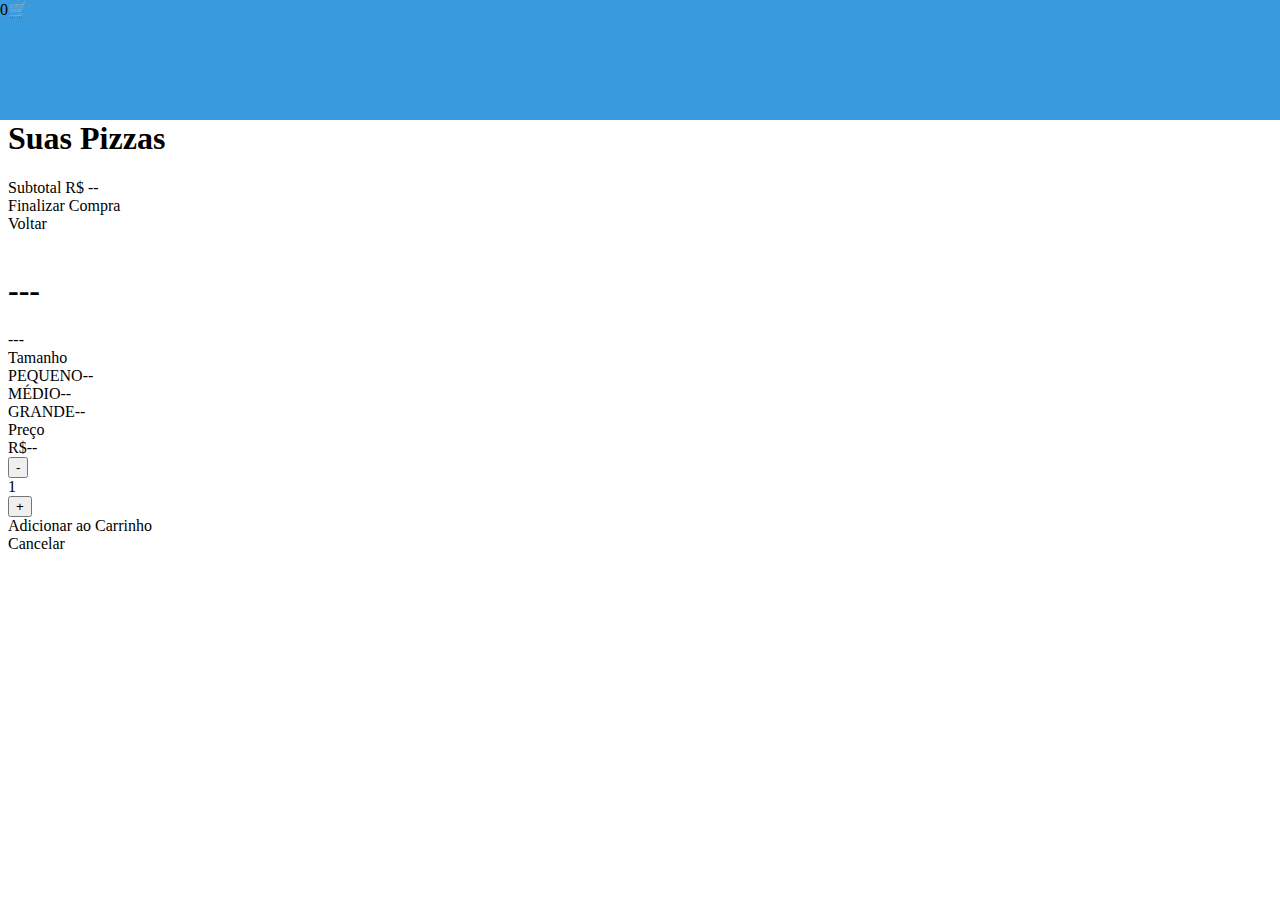
==== index.html @ e84bf58e "Firt commit - development" ====
<!DOCTYPE html>
<html>
<head>
    <meta charset="utf-8">
    <title>Eug's Pizza</title>
    <link rel="stylesheet" href="app/assets/css/pizza.css">
    <meta name="viewport" content="width=device-width",initial-scale=1.0">
    <body>
        <div class="models">
            <div class="pizza-item">
                <a href="">
                    <div class="pizza-item--img"><img src="app/assets/media/images/pizza.png"></div>
                    <div class="pizza-item--add">+</div>
                </a>
                <div class="pizza-item--price">R$</div>
                <div class="pizza-item--name">Pizza de Calabreza--</div>
                <div class="piazz-item--desc">(10%)</div>          
            </div>

           <div class="cart-item">
               <img src="">
               <div class="cart--item-nome">---</div>
               <div class="cat--item--qtarea">
                   <button class="cart--item-qtmenos">-</button>
                   <div class="cat--item--qt">1</div>
                   <button class="cat-item--qtmais">+</button>
               </div>
           </div>
        </div>
        <header>
            <div classs="menu-oppener"><span>0</span>🛒</div>        
        </header>
        <main>
            <h1>Pizzas</h1>
            <div class="pizza-area"></div>
        </main>
        <aside>
            <div class="cart--area">
                <div class="menu-closer">❌</div>
                <h1>Suas Pizzas</h1>
                <div class="cart"></div>
                <div class="cart--details"></div>
                <div class="cart-details">
                    <div class="cart--totalitem subtotal">
                        <span>Subtotal</span>
                        <span>R$ --</span>
                    </div>
                    <div class="cart--finalizar">Finalizar Compra</div>
                </div>
            </div>
        </aside>
        <div class="pizzaWindowArea">
            <div class="pizzaWindowBody">
                <div class="pizzaInfo--cancelMobileButton">
                    Voltar
                </div>
                <div class="pizzaBig">
                    <img src="">
                </div>
                <div class="pizzaInfo">
                    <h1>---</h1>
                    <div class="pizzaInfo--desc">---</div>
                    <div class="pizzaInfo--sizearea">
                        <div class="pizzaInfo--sector">Tamanho</div>
                        <div class="pizzaInfo--sizes">
                            <div data-key=0 class="pizzaInfo--size">PEQUENO<span>--</span></div>
                        </div>
                        <div class="pizzaInfo--sizes">
                            <div data-key=1 class="pizzaInfo--size">MÉDIO<span>--</span></div>
                        </div>
                        <div class="pizzaInfo--sizes">
                            <div data-key=2 class="pizzaInfo--size selectted">GRANDE<span>--</span></div>
                        </div>
                    </div>
                    <div class="pizzaInfo--pricearea">
                        <div class="piazzInfo--sector">
                            Preço
                        </div>
                        <div class="piazzInfo--price">
                            <div class="pizzaInfo--actualPrice">R$--</div>
                            <div class="pizzaInfo--qtarea">
                                <button class="pizzaInfo--qtmenos">-</button>
                                <div class="pizzaInfo--qt">1</div>
                                <button class="pizzaInfo--qtmais">+</button>
                            </div>
                        </div>
                    </div>
                    <div class="pizzaInfo--addButton">Adicionar ao Carrinho</div>
                    <div class="pizzaInfo--cancelButton">Cancelar</div>
                </div>
            </div>
        </div>
        <script src="app/assets/js/bdpizzas.js"></script>
        <script src="app/assets/js/pizzas.js"></script>
    </body>    
</head>
</html>
---- app/assets/css/pizza.css ----
* {
    box-sizing: border-box;

}

.models {
    display:none; 
}

header {
    position:fixed;
    background-color: #399ade;
    left: 0;
    top: 0;
    right: 0;
    height: 120px;

}
.pizza-items {
    text-align: center;
    max-width: 250px;
    margin: 0 auto 50px auto;
    background-color: red;
}

.pizza-items a {
    display:flex;
    flex-direction: column;
    align-items: center;
    text-decoration: none;
}

.pizza-item-img {
    width:200px;
    height: 200px;
    background-color: #EEE;
    border-radius: 100px;
}

.pizza-item-img img {
    width: 100%;
    height: auto;
}

.pizza-item-add {
    width: 50px;
    height: 50px;
}
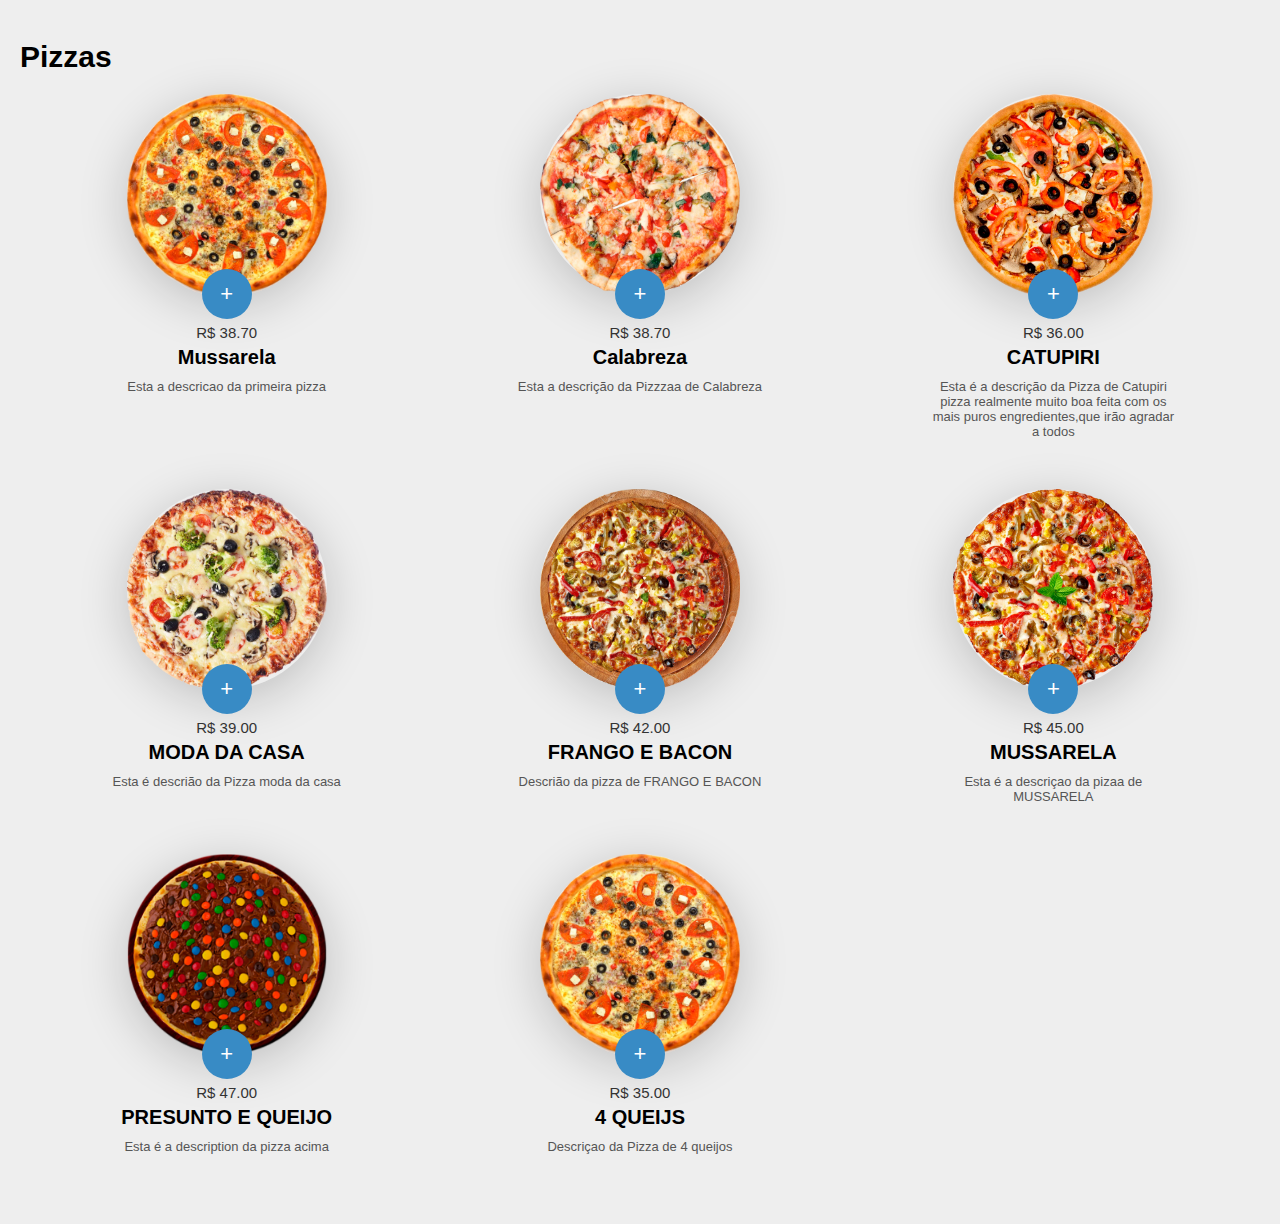
==== commit 352b920e: "keeping development" ====
--- a/index.html
+++ b/index.html
@@ -6,15 +6,20 @@
     <link rel="stylesheet" href="app/assets/css/pizza.css">
     <meta name="viewport" content="width=device-width",initial-scale=1.0">
     <body>
+
+        <header>
+            <div class="menu-oppener"><span>0</span>🛒</div>        
+        </header>
+        <!-- app/assets/media/images/pizza.png         -->
         <div class="models">
             <div class="pizza-item">
                 <a href="">
-                    <div class="pizza-item--img"><img src="app/assets/media/images/pizza.png"></div>
+                    <div class="pizza-item--img"><img src=""></div>
                     <div class="pizza-item--add">+</div>
                 </a>
                 <div class="pizza-item--price">R$</div>
-                <div class="pizza-item--name">Pizza de Calabreza--</div>
-                <div class="piazz-item--desc">(10%)</div>          
+                <div class="pizza-item--name"></div>
+                <div class="pizza-item--desc">(10%)</div>          
             </div>
 
            <div class="cart-item">
@@ -23,13 +28,11 @@
                <div class="cat--item--qtarea">
                    <button class="cart--item-qtmenos">-</button>
                    <div class="cat--item--qt">1</div>
-                   <button class="cat-item--qtmais">+</button>
+                   <button class="cart-item--qtmais">+</button>
                </div>
            </div>
         </div>
-        <header>
-            <div classs="menu-oppener"><span>0</span>🛒</div>        
-        </header>
+       
         <main>
             <h1>Pizzas</h1>
             <div class="pizza-area"></div>
@@ -69,7 +72,7 @@
                             <div data-key=1 class="pizzaInfo--size">MÉDIO<span>--</span></div>
                         </div>
                         <div class="pizzaInfo--sizes">
-                            <div data-key=2 class="pizzaInfo--size selectted">GRANDE<span>--</span></div>
+                            <div data-key=2 class="pizzaInfo--size selected">GRANDE<span>--</span></div>
                         </div>
                     </div>
                     <div class="pizzaInfo--pricearea">
--- a/app/assets/css/pizza.css
+++ b/app/assets/css/pizza.css
@@ -1,49 +1,423 @@
 * {
     box-sizing: border-box;
-
-}
-
+}
+body {
+    background-color:#EEE;
+    font-family:'Lato',Helvetica,Arial;
+    font-size:15px;
+    display:flex;
+    margin:0;
+    min-height:100vh;
+}
 .models {
-    display:none; 
+    display:none;
 }
 
 header {
+    position: fixed;
+    left:0;
+    top:0;
+    right:0;
+    height:60px;
+    background-color:#399ade;
+    display:none;
+    justify-content: flex-end;
+    align-items: center;
+}
+.menu-openner {
+    margin-right: 15px;
+    font-size: 26px;
+    background-color: #a9dcff;
+    padding: 5px 20px;
+    border-radius: 5px;
+}
+.menu-openner span {
+    margin-right:10px;
+}
+.menu-closer {
+    width:32px;
+    height:32px;
+    display:none;
+    font-size: 30px;
+}
+
+aside {
+    background-color:#9ccbe6;
+    width:0vw;
+    font-family:'Hepta Slab', Helvetica, Arial;
+    transition:all ease .2s;
+    overflow-x:hidden;
+}
+aside.show {
+    width:30vw;
+}
+.cart--area {
+    padding:20px;
+}
+main {
+    flex:1;
+    padding:20px;
+}
+h1 {
+    font-family:'Hepta Slab', Helvetica, Arial;
+}
+.pizza-area {
+    display:grid;
+    grid-template-columns: repeat(3, 1fr);
+}
+.pizza-item {
+    text-align: center;
+    max-width:250px;
+    font-family:'Hepta Slab', Helvetica, Arial;
+    margin:0 auto 50px auto;
+}
+.pizza-item a {
+    display:flex;
+    flex-direction: column;
+    align-items:center;
+    text-decoration: none;
+}
+.pizza-item--img {
+    width:200px;
+    height:200px;
+    background-color:#EEE;
+    border-radius:100px;
+    box-shadow:0px 10px 50px rgba(0, 0, 0, 0.2);
+}
+.pizza-item--img img {
+    width:100%;
+    height:auto;
+}
+.pizza-item--add {
+    width:50px;
+    height:50px;
+    line-height:50px;
+    border-radius:25px;
+    background-color:#388bc5;
+    text-align:center;
+    color:#FFF;
+    font-size:22px;
+    cursor:pointer;
+    margin-top:-25px;
+    transition:all ease .2s;
+}
+.pizza-item a:hover .pizza-item--add {
+    background-color:#244c88;
+}
+.pizza-item--price {
+    font-size:15px;
+    color:#333;
+    margin-top:5px;
+}
+.pizza-item--name {
+    font-size:20px;
+    font-weight: bold;
+    color:#000;
+    margin-top:5px;
+}
+.pizza-item--desc {
+    font-size:13px;
+    color:#555;
+    margin-top:10px;
+}
+
+.pizzaWindowArea {
     position:fixed;
-    background-color: #399ade;
-    left: 0;
-    top: 0;
-    right: 0;
-    height: 120px;
-
-}
-.pizza-items {
-    text-align: center;
-    max-width: 250px;
-    margin: 0 auto 50px auto;
-    background-color: red;
-}
-
-.pizza-items a {
-    display:flex;
-    flex-direction: column;
+    left:0;
+    top:0;
+    bottom:0;
+    right:0;
+    background-color:rgba(255, 255, 255, 0.5);
+    display:none;
+    transition: all ease .5s;
+    justify-content: center;
     align-items: center;
-    text-decoration: none;
-}
-
-.pizza-item-img {
-    width:200px;
-    height: 200px;
-    background-color: #EEE;
-    border-radius: 100px;
-}
-
-.pizza-item-img img {
-    width: 100%;
-    height: auto;
-}
-
-.pizza-item-add {
-    width: 50px;
-    height: 50px;
-}
-    +    overflow-y:auto;
+}
+.pizzaWindowBody {
+    width:900px;
+    background-color:#FFF;
+    border-radius:10px;
+    box-shadow:0px 0px 15px #999;
+    display:flex;
+    margin:20px 0px;
+}
+.pizzaBig {
+    flex:1;
+    display:flex;
+    justify-content: center;
+    align-items: center;
+}
+.pizzaBig--back {
+    position:absolute;
+    width:30px;
+    height:30px;
+    background-color:#000;
+}
+.pizzaBig img {
+    height:400px;
+    width:auto;
+}
+.pizzaInfo {
+    flex:1;
+    font-family:'Hepta Slab', Helvetica, Arial;
+    padding-bottom:50px;
+}
+.pizzaInfo h1 {
+    margin-top:50px;
+}
+.pizzaInfo .pizzaInfo--desc {
+    font-size:15px;
+    color:#999;
+    margin-top:10px;
+    font-family:'Lato',Helvetica,Arial;
+}
+.pizzaInfo--sector {
+    color:#CCC;
+    text-transform: uppercase;
+    font-size:14px;
+    margin-top:30px;
+    margin-bottom:10px;
+}
+.pizzaInfo--sizes {
+    display:inline-flex;
+    border-radius:10px;
+    overflow:hidden;
+}
+.pizzaInfo--size {
+    padding:10px 15px;
+    color:#000;
+    background-color:#EEE;
+    font-size:13px;
+    font-weight: bold;
+    cursor:pointer;
+}
+.pizzaInfo--size:hover {
+    background-color:#CCC;
+}
+.pizzaInfo--size.selected {
+    background-color:#399ade;
+    color:#FFF;
+}
+.pizzaInfo--size.selected span {
+    color:#D6D6D6;
+}
+.pizzaInfo--size span {
+    font-size:12px;
+    color:#999;
+    font-weight: normal;
+}
+.pizzaInfo--price {
+    display:flex;
+    align-items:center;
+}
+.pizzaInfo--actualPrice {
+    font-size:28px;
+    margin-right:30px;
+}
+.pizzaInfo--qtarea {
+    display:inline-flex;
+    background-color:#EEE;
+    border-radius:10px;
+    height:30px;
+}
+.pizzaInfo--qtarea button {
+    border:0;
+    background-color:transparent;
+    font-size:17px;
+    outline:0;
+    cursor:pointer;
+    padding:0px 10px;
+    color:#333;
+}
+.pizzaInfo--qt {
+    line-height: 30px;
+    font-size: 12px;
+    font-weight: bold;
+    padding: 0px 5px;
+    color:#000;
+}
+.pizzaInfo--addButton {
+    margin-top:30px;
+    padding:20px 30px;
+    border-radius:20px;
+    background-color:#48d05f;
+    color:#FFF;
+    display:inline-block;
+    cursor:pointer;
+    margin-right:30px;
+}
+.pizzaInfo--addButton:hover {
+    background-color:#32a345;
+}
+.pizzaInfo--cancelButton {
+    display:inline-block;
+    cursor:pointer;
+}
+.pizzaInfo--cancelMobileButton {
+    display:none;
+    height:40px;
+    text-align:center;
+    line-height: 40px;
+    margin-bottom:30px;
+}
+.cart {
+    margin-bottom:20px;
+}
+.cart--item {
+    display:flex;
+    align-items:center;
+    margin:10px 0;
+}
+.cart--item img {
+    width:40px;
+    height:40px;
+    margin-right:20px;
+}
+.cart--item-nome {
+    flex:1;
+}
+.cart--item--qtarea {
+    display:inline-flex;
+    background-color:#EEE;
+    border-radius:10px;
+    height:30px;
+}
+.cart--item--qtarea button {
+    border:0;
+    background-color:transparent;
+    font-size:17px;
+    outline:0;
+    cursor:pointer;
+    padding:0px 10px;
+    color:#333;
+}
+.cart--item--qt {
+    line-height: 30px;
+    font-size: 12px;
+    font-weight: bold;
+    padding: 0px 5px;
+    color:#000;
+}
+.cart--totalitem {
+    padding:15px 0;
+    border-top:1px solid #79b9dd;
+    color:#315970;
+    display:flex;
+    justify-content: space-between;
+    font-size:15px;
+}
+.cart--totalitem span:first-child {
+    font-weight: bold;
+}
+.cart--totalitem.big {
+    font-size:20px;
+    color:#000;
+    font-weight: bold;
+}
+.cart--finalizar {
+    padding:20px 30px;
+    border-radius:20px;
+    background-color:#48d05f;
+    color:#FFF;
+    cursor:pointer;
+    text-align:center;
+    margin-top:20px;
+    border:2px solid #63f77c;
+    transition: all ease .2s;
+}
+.cart--finalizar:hover {
+    background-color:#35af4a;
+}
+
+@media (max-width:1000px) {
+    .pizza-area {
+        grid-template-columns: repeat(2, 1fr);
+    }
+}
+
+@media (max-width:840px) {
+    body {
+        flex-direction: column;
+    }
+    .pizza-area {
+        display:block;
+    }
+    .pizza-item {
+        max-width:100%;
+    }
+    header {
+        display:flex;
+    }
+    main {
+        padding-top:60px;
+    }
+
+    aside {
+        width:auto;
+        position:fixed;
+        left:100vw;
+        right:0;
+        top:0;
+        bottom:0;
+        transition: all ease .2s;
+    }
+    aside.show {
+        width:auto;
+    }
+    .cart--area {
+        width:100vw;
+    }
+
+    .menu-closer {
+        display:block;
+    }
+
+    .pizzaWindowArea {
+        justify-content:flex-start;
+        align-items: flex-start;
+    }
+
+    .pizzaWindowBody {
+        width:100vw;
+        display:block;
+        padding:20px;
+        border-radius:0;
+        box-shadow:none;
+        margin:0;
+    }
+
+    .pizzaBig img {
+        width: 75%;
+        height: auto;
+    }
+
+    .pizzaInfo h1 {
+        margin-top:20px;
+    }
+
+    .pizzaInfo--qtarea {
+        height:60px;
+    }
+    .pizzaInfo--qtarea button {
+        font-size:25px;
+        padding:0px 25px;
+    }
+    .pizzaInfo--qt {
+        line-height: 60px;
+        font-size:20px;
+    }
+    .pizzaInfo--addButton {
+        font-size:20px;
+        display:block;
+        text-align:center;
+        margin:30px auto;
+    }
+
+    .pizzaInfo--cancelButton {
+        display:none;
+    }
+    .pizzaInfo--cancelMobileButton {
+        display:block;
+    }
+}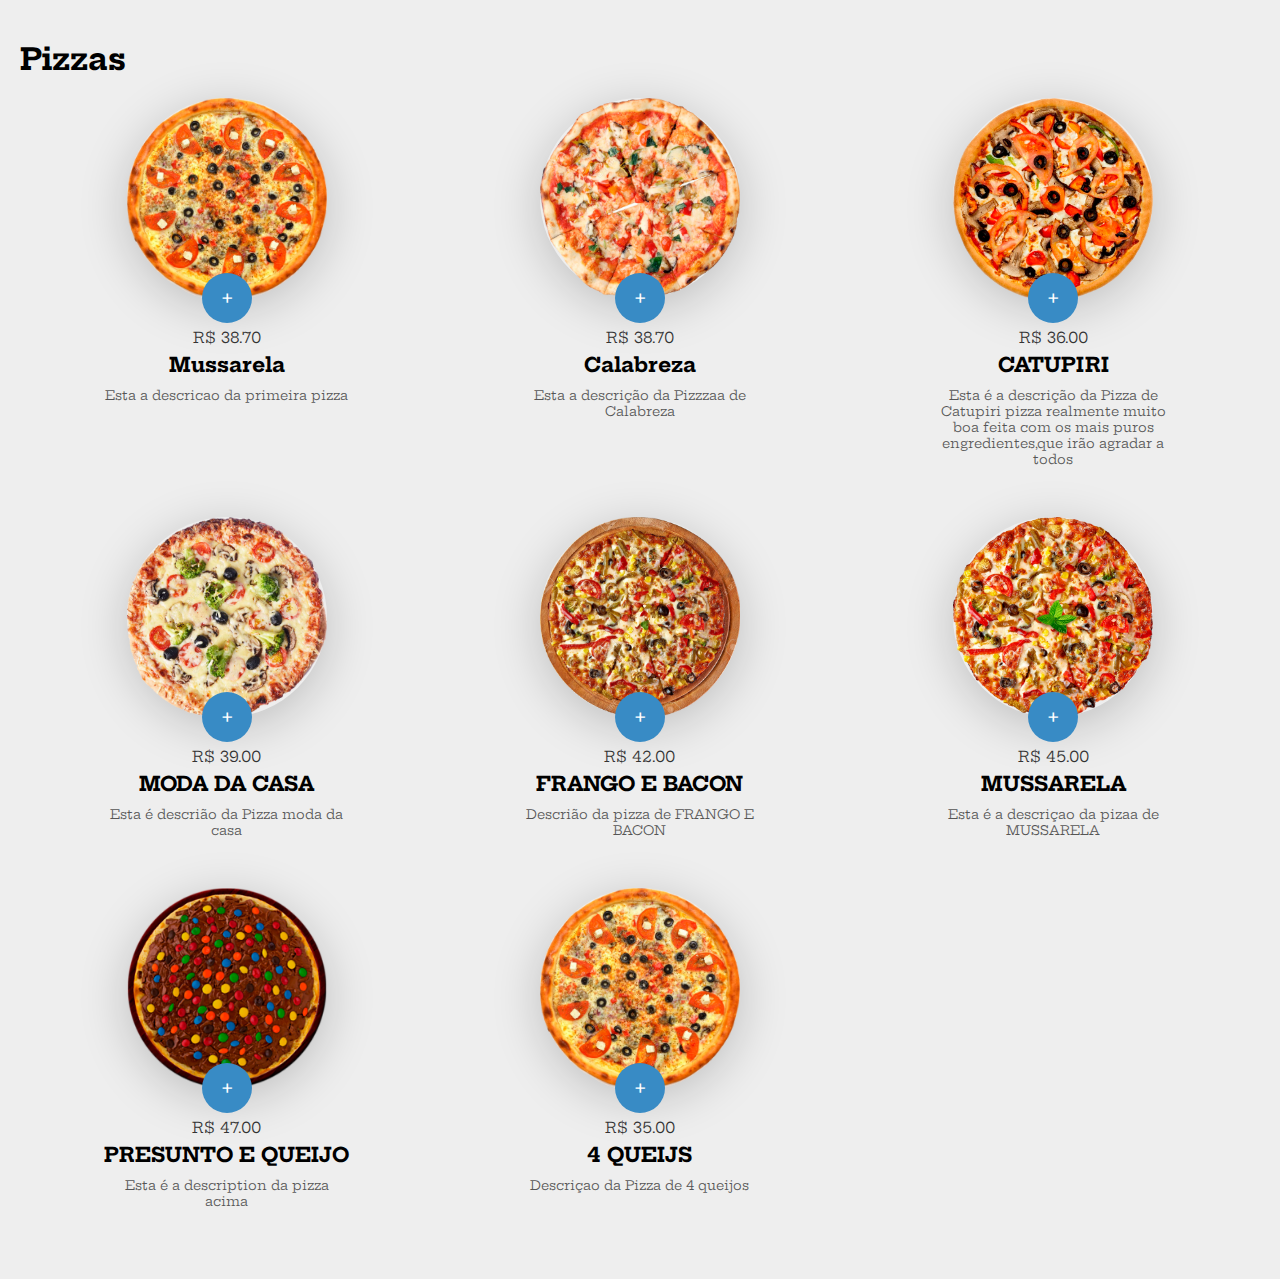
==== commit bba87223: "Development" ====
--- a/index.html
+++ b/index.html
@@ -1,100 +1,97 @@
 <!DOCTYPE html>
 <html>
 <head>
-    <meta charset="utf-8">
     <title>Eug's Pizza</title>
+    <meta charset="utf-8" />    
     <link rel="stylesheet" href="app/assets/css/pizza.css">
-    <meta name="viewport" content="width=device-width",initial-scale=1.0">
-    <body>
-
-        <header>
-            <div class="menu-oppener"><span>0</span>🛒</div>        
-        </header>
-        <!-- app/assets/media/images/pizza.png         -->
-        <div class="models">
-            <div class="pizza-item">
-                <a href="">
-                    <div class="pizza-item--img"><img src=""></div>
-                    <div class="pizza-item--add">+</div>
-                </a>
-                <div class="pizza-item--price">R$</div>
-                <div class="pizza-item--name"></div>
-                <div class="pizza-item--desc">(10%)</div>          
+    <meta name="viewport" content="width=device-width, initial-scale=1.0">
+    <link href="https://fonts.googleapis.com/css?family=Hepta+Slab:400,700|Lato:400,700&display=swap" rel="stylesheet">
+</head>
+<body>
+    <div class="models">
+        <div class="pizza-item">
+            <a href="">
+                <div class="pizza-item--img"><img src="" /></div>
+                <div class="pizza-item--add">+</div>
+            </a>
+            <div class="pizza-item--price">R$ --</div>
+            <div class="pizza-item--name">--</div>
+            <div class="pizza-item--desc">--</div>
+        </div>
+        <div class="cart--item">
+            <img src="" />
+            <div class="cart--item-nome">--</div>
+            <div class="cart--item--qtarea">
+                <button class="cart--item-qtmenos">-</button>
+                <div class="cart--item--qt">1</div>
+                <button class="cart--item-qtmais">+</button>
             </div>
-
-           <div class="cart-item">
-               <img src="">
-               <div class="cart--item-nome">---</div>
-               <div class="cat--item--qtarea">
-                   <button class="cart--item-qtmenos">-</button>
-                   <div class="cat--item--qt">1</div>
-                   <button class="cart-item--qtmais">+</button>
-               </div>
-           </div>
         </div>
-       
-        <main>
-            <h1>Pizzas</h1>
-            <div class="pizza-area"></div>
-        </main>
-        <aside>
-            <div class="cart--area">
-                <div class="menu-closer">❌</div>
-                <h1>Suas Pizzas</h1>
-                <div class="cart"></div>
-                <div class="cart--details"></div>
-                <div class="cart-details">
-                    <div class="cart--totalitem subtotal">
-                        <span>Subtotal</span>
-                        <span>R$ --</span>
+    </div>
+    <header>
+        <div class="menu-openner"><span>0</span>🛒</div>
+    </header>
+    <main>
+        <h1>Pizzas</h1>
+        <div class="pizza-area"></div>
+    </main>
+    <aside>
+        <div class="cart--area">
+            <div class="menu-closer">❌</div>
+            <h1>Suas Pizzas</h1>
+            <div class="cart"></div>
+            <div class="cart--details">
+                <div class="cart--totalitem subtotal">
+                    <span>Subtotal</span>
+                    <span>R$ --</span>
+                </div>
+                <div class="cart--totalitem desconto">
+                    <span>Desconto (-10%)</span>
+                    <span>R$ --</span>
+                </div>
+                <div class="cart--totalitem total big">
+                    <span>Total</span>
+                    <span>R$ --</span>
+                </div>
+                <div class="cart--finalizar">Finalizar a compra</div>
+            </div>
+        </div>
+    </aside>
+    <div class="pizzaWindowArea">
+        <div class="pizzaWindowBody">
+            <div class="pizzaInfo--cancelMobileButton">Voltar</div>
+            <div class="pizzaBig">
+                <img src="" />
+            </div>
+            <div class="pizzaInfo">
+                <h1>--</h1>
+                <div class="pizzaInfo--desc">--</div>
+                <div class="pizzaInfo--sizearea">
+                    <div class="pizzaInfo--sector">Tamanho</div>
+                    <div class="pizzaInfo--sizes">
+                        <div data-key="0" class="pizzaInfo--size">PEQUENA <span>--</span></div>
+                        <div data-key="1" class="pizzaInfo--size">MÉDIO <span>--</span></div>
+                        <div data-key="2" class="pizzaInfo--size selected">GRANDE <span>--</span></div>
                     </div>
-                    <div class="cart--finalizar">Finalizar Compra</div>
                 </div>
-            </div>
-        </aside>
-        <div class="pizzaWindowArea">
-            <div class="pizzaWindowBody">
-                <div class="pizzaInfo--cancelMobileButton">
-                    Voltar
-                </div>
-                <div class="pizzaBig">
-                    <img src="">
-                </div>
-                <div class="pizzaInfo">
-                    <h1>---</h1>
-                    <div class="pizzaInfo--desc">---</div>
-                    <div class="pizzaInfo--sizearea">
-                        <div class="pizzaInfo--sector">Tamanho</div>
-                        <div class="pizzaInfo--sizes">
-                            <div data-key=0 class="pizzaInfo--size">PEQUENO<span>--</span></div>
-                        </div>
-                        <div class="pizzaInfo--sizes">
-                            <div data-key=1 class="pizzaInfo--size">MÉDIO<span>--</span></div>
-                        </div>
-                        <div class="pizzaInfo--sizes">
-                            <div data-key=2 class="pizzaInfo--size selected">GRANDE<span>--</span></div>
+                <div class="pizzaInfo--pricearea">
+                    <div class="pizzaInfo--sector">Preço</div>
+                    <div class="pizzaInfo--price">
+                        <div class="pizzaInfo--actualPrice">R$ --</div>
+                        <div class="pizzaInfo--qtarea">
+                            <button class="pizzaInfo--qtmenos">-</button>
+                            <div class="pizzaInfo--qt">1</div>
+                            <button class="pizzaInfo--qtmais">+</button>
                         </div>
                     </div>
-                    <div class="pizzaInfo--pricearea">
-                        <div class="piazzInfo--sector">
-                            Preço
-                        </div>
-                        <div class="piazzInfo--price">
-                            <div class="pizzaInfo--actualPrice">R$--</div>
-                            <div class="pizzaInfo--qtarea">
-                                <button class="pizzaInfo--qtmenos">-</button>
-                                <div class="pizzaInfo--qt">1</div>
-                                <button class="pizzaInfo--qtmais">+</button>
-                            </div>
-                        </div>
-                    </div>
-                    <div class="pizzaInfo--addButton">Adicionar ao Carrinho</div>
-                    <div class="pizzaInfo--cancelButton">Cancelar</div>
                 </div>
+                <div class="pizzaInfo--addButton">Adicionar ao carrinho</div>
+                <div class="pizzaInfo--cancelButton">Cancelar</div>
             </div>
         </div>
-        <script src="app/assets/js/bdpizzas.js"></script>
-        <script src="app/assets/js/pizzas.js"></script>
-    </body>    
-</head>
+    </div>
+
+    <script src="app/assets/js/bdpizzas.js"></script>
+    <script src="app/assets/js/pizzas.js"></script>
+</body>
 </html>